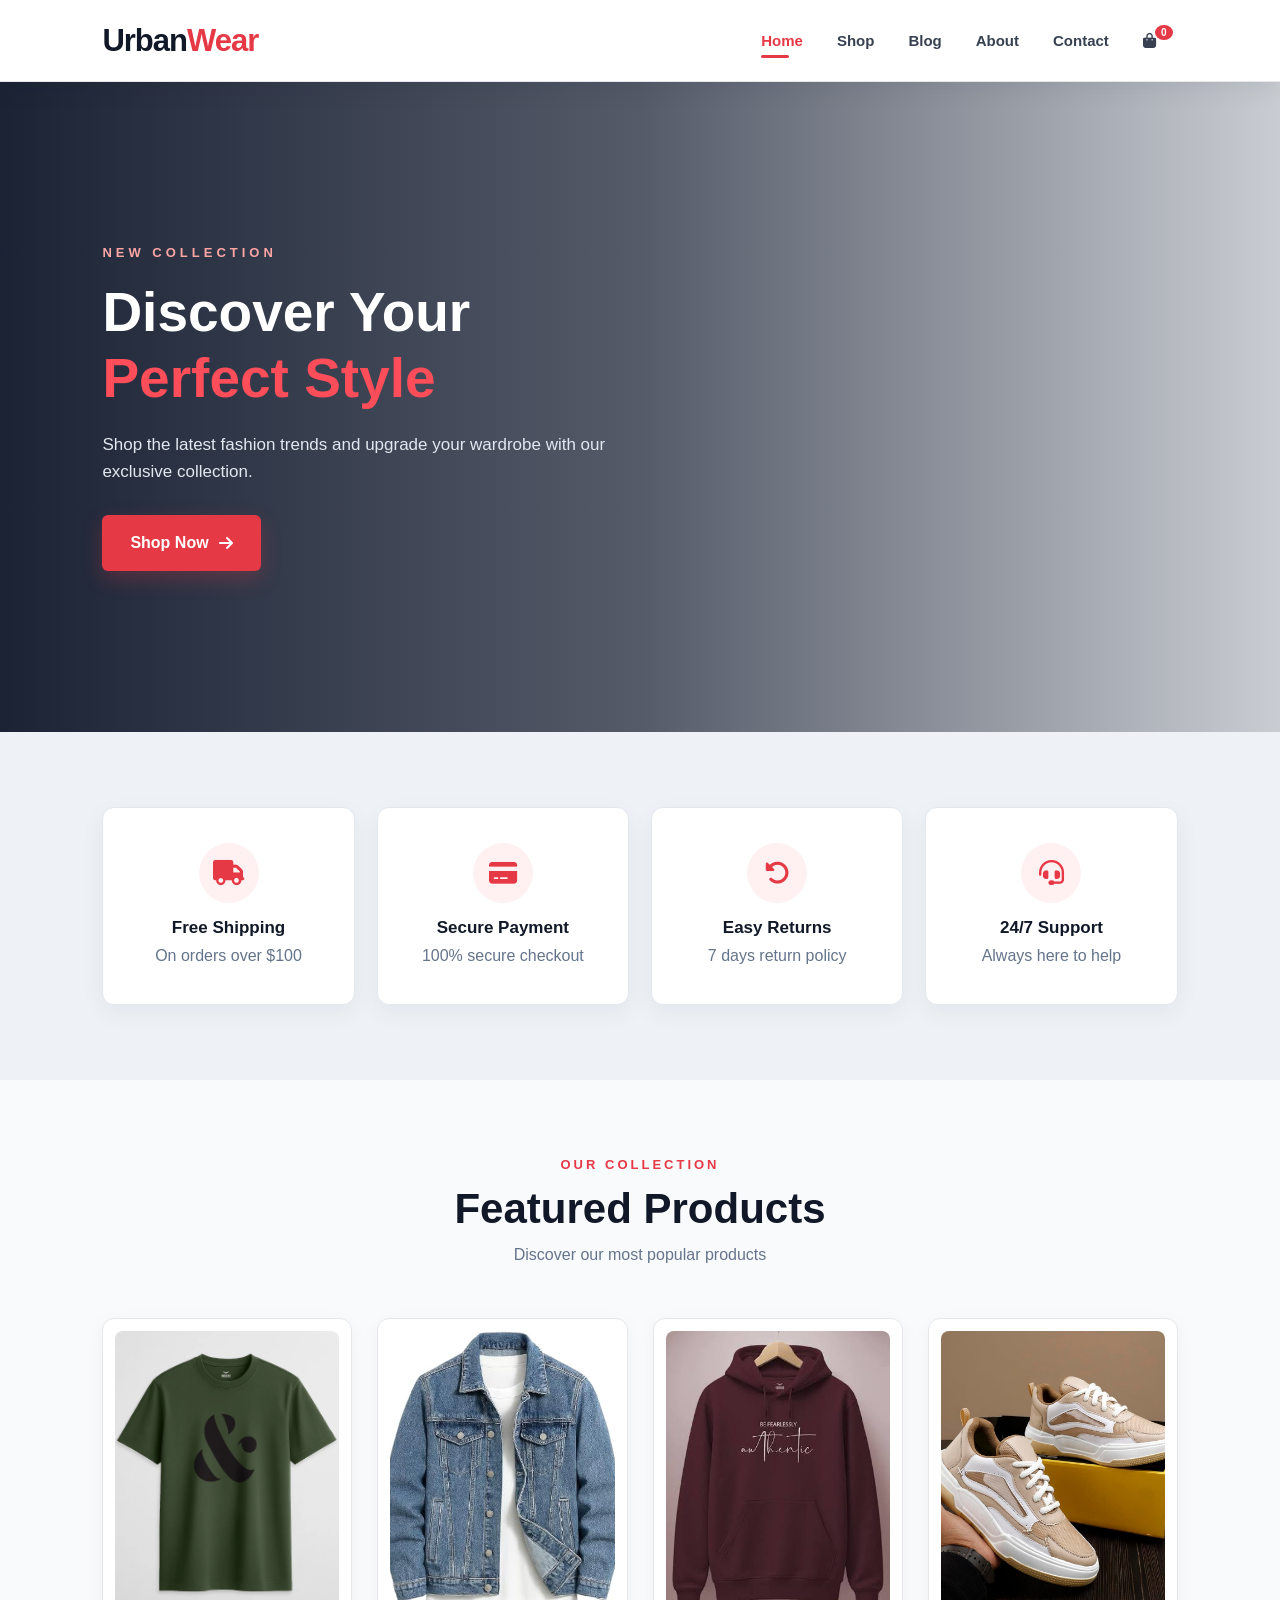
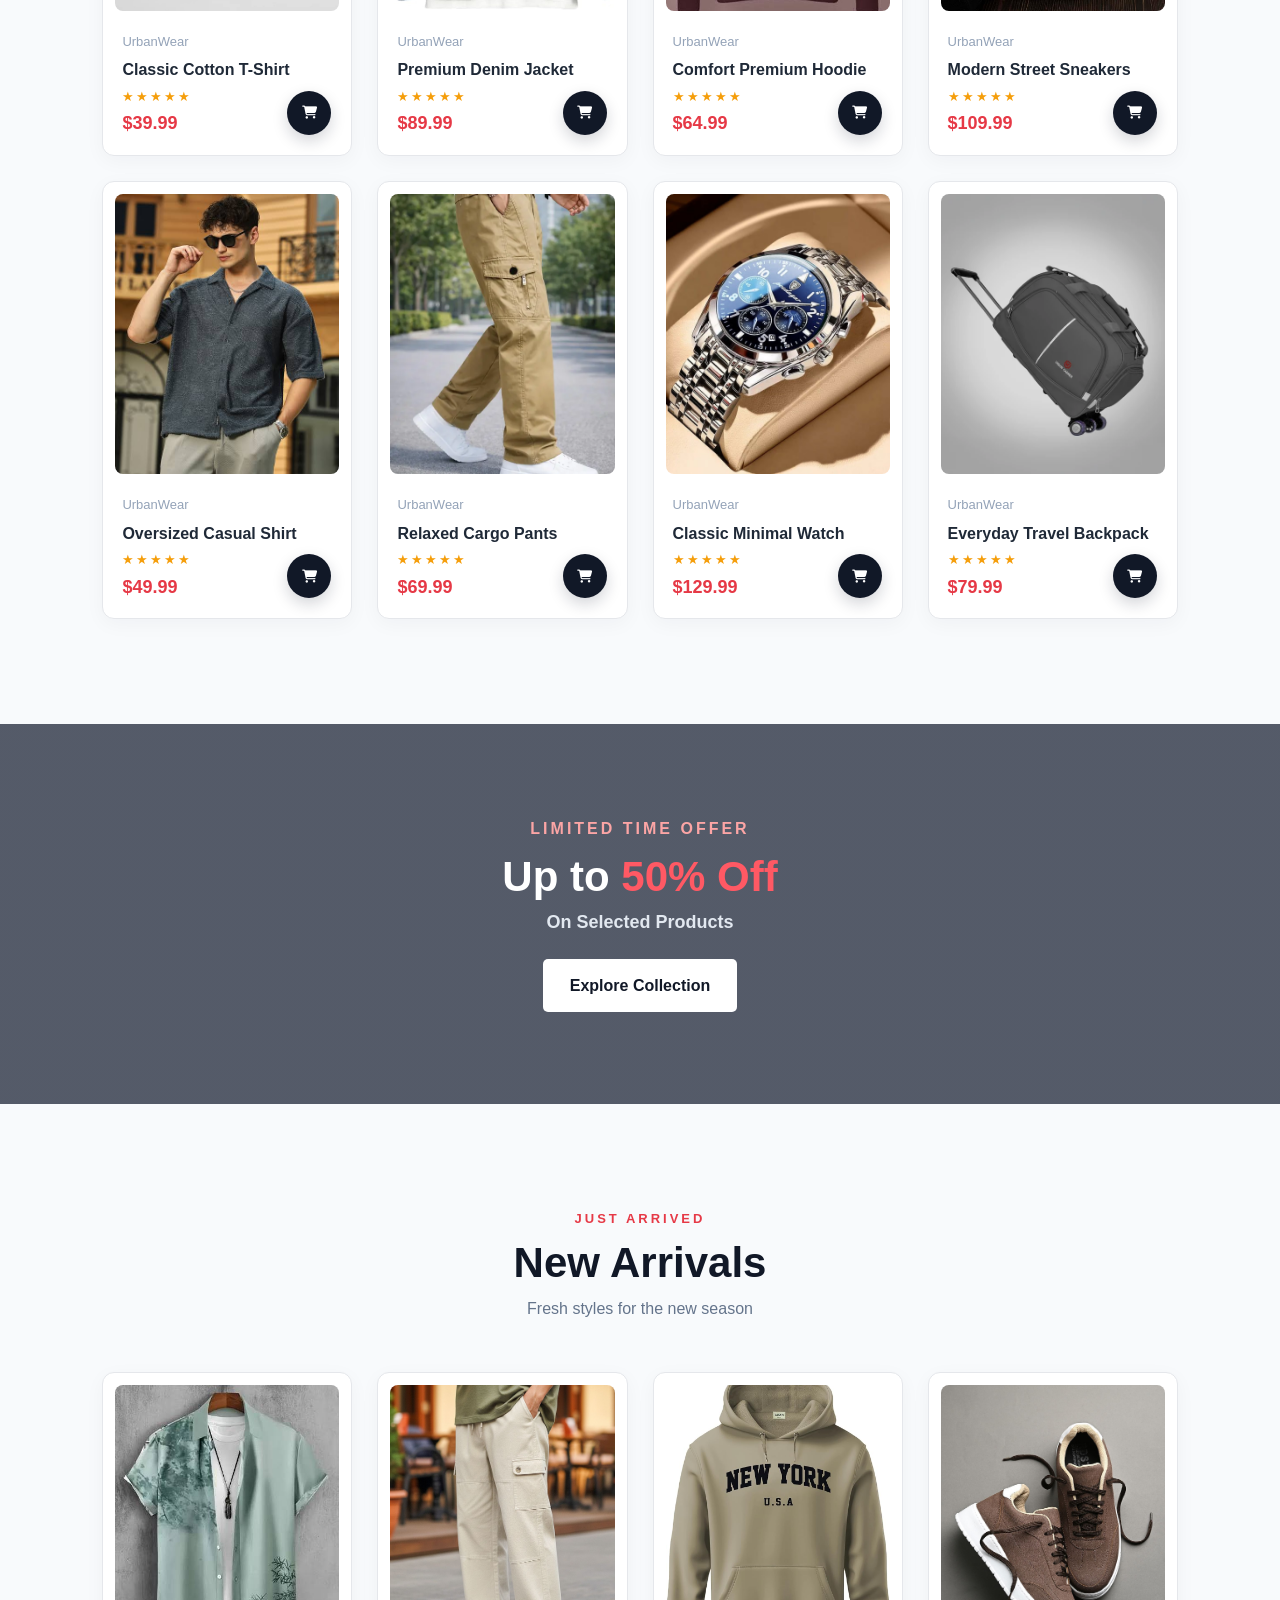
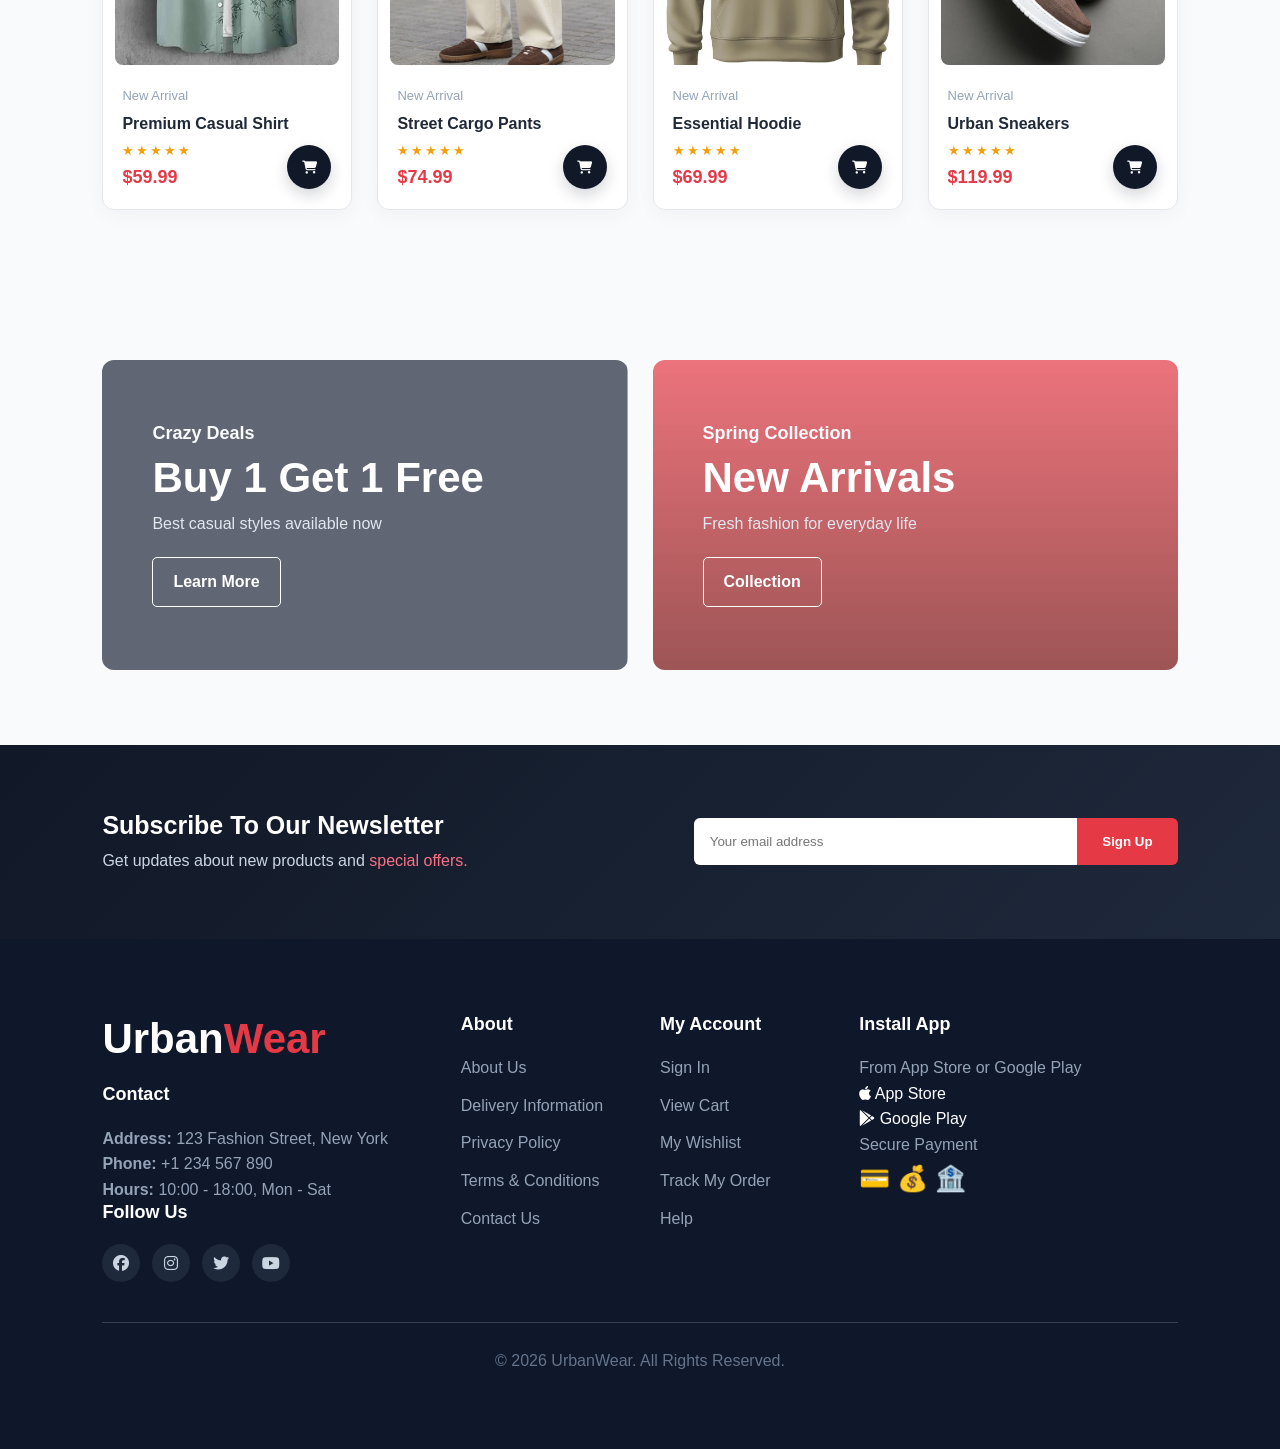
==== index.html @ 7c345441 "Add files via upload" ====
<!DOCTYPE html>
<html lang="en">

<head>
    <meta charset="UTF-8">
    <meta name="viewport" content="width=device-width, initial-scale=1.0">

    <title>UrbanWear - Fashion Store</title>

    <link rel="stylesheet"
        href="https://cdnjs.cloudflare.com/ajax/libs/font-awesome/6.5.2/css/all.min.css">

    <link rel="stylesheet" href="style.css">
</head>
    
<body>

    <!-- HEADER -->
    <header id="header">

        <a href="index.html" class="logo">Urban<span>Wear</span></a>

        <nav>
            <ul id="navbar">

                <li>
                    <a class="active" href="index.html">Home</a>
                </li>

                <li>
                    <a href="shop.html">Shop</a>
                </li>

                <li>
                    <a href="blog.html">Blog</a>
                </li>

                <li>
                    <a href="about.html">About</a>
                </li>

                <li>
                    <a href="contact.html">Contact</a>
                </li>

                <li>
                    <a href="cart.html">
                        <i class="fa-solid fa-bag-shopping"></i>
                        <span id="cart-count">0</span>
                    </a>
                </li>

            </ul>
        </nav>

        <div id="mobile">
            <i id="bar" class="fa-solid fa-bars"></i>
        </div>

    </header>


    <!-- HERO -->
    <section id="hero">

        <div class="hero-content">

            <p class="small-title">NEW COLLECTION</p>

            <h1>Discover Your<br>
                <span>Perfect Style</span>
            </h1>

            <p>
                Shop the latest fashion trends and upgrade
                your wardrobe with our exclusive collection.
            </p>

            <a href="shop.html" class="btn">
                Shop Now
                <i class="fa-solid fa-arrow-right"></i>
            </a>

        </div>

    </section>


    <!-- FEATURES -->
    <section id="feature" class="section-p1">

        <div class="feature-box">
            <i class="fa-solid fa-truck"></i>
            <h6>Free Shipping</h6>
            <p>On orders over $100</p>
        </div>

        <div class="feature-box">
            <i class="fa-solid fa-credit-card"></i>
            <h6>Secure Payment</h6>
            <p>100% secure checkout</p>
        </div>

        <div class="feature-box">
            <i class="fa-solid fa-rotate-left"></i>
            <h6>Easy Returns</h6>
            <p>7 days return policy</p>
        </div>

        <div class="feature-box">
            <i class="fa-solid fa-headset"></i>
            <h6>24/7 Support</h6>
            <p>Always here to help</p>
        </div>

    </section>


    <!-- FEATURED PRODUCTS -->
    <section class="section-p1">

        <div class="section-title">

            <p>OUR COLLECTION</p>

            <h2>Featured Products</h2>

            <span>
                Discover our most popular products
            </span>

        </div>


        <div class="product-container">

            <div class="product">

                <img src="t1.png" alt="Classic T Shirt">

                <div class="product-info">

                    <span>UrbanWear</span>

                    <h5>Classic Cotton T-Shirt</h5>

                    <div class="stars">
                        ★★★★★
                    </div>

                    <h4>$39.99</h4>

                </div>

                <button class="cart-btn"
                    onclick="addToCart('Classic Cotton T-Shirt',39.99,'t1.png')">

                    <i class="fa-solid fa-cart-shopping"></i>

                </button>

            </div>


            <div class="product">

                <img src="j1.png" alt="Denim Jacket">

                <div class="product-info">

                    <span>UrbanWear</span>

                    <h5>Premium Denim Jacket</h5>

                    <div class="stars">
                        ★★★★★
                    </div>

                    <h4>$89.99</h4>

                </div>

                <button class="cart-btn"
                    onclick="addToCart('Premium Denim Jacket',89.99,'j1.png')">

                    <i class="fa-solid fa-cart-shopping"></i>

                </button>

            </div>


            <div class="product">

                <img src="h1.png" alt="Hoodie">

                <div class="product-info">

                    <span>UrbanWear</span>

                    <h5>Comfort Premium Hoodie</h5>

                    <div class="stars">
                        ★★★★★
                    </div>

                    <h4>$64.99</h4>

                </div>

                <button class="cart-btn"
                    onclick="addToCart('Comfort Premium Hoodie',64.99,'h1.png')">

                    <i class="fa-solid fa-cart-shopping"></i>

                </button>

            </div>


            <div class="product">

                <img src="s1.png" alt="Sneakers">

                <div class="product-info">

                    <span>UrbanWear</span>

                    <h5>Modern Street Sneakers</h5>

                    <div class="stars">
                        ★★★★★
                    </div>

                    <h4>$109.99</h4>

                </div>

                <button class="cart-btn"
                    onclick="addToCart('Modern Street Sneakers',109.99,'s1.png')">

                    <i class="fa-solid fa-cart-shopping"></i>

                </button>

            </div>


            <div class="product">

                <img src="sh1.png" alt="Shirt">

                <div class="product-info">

                    <span>UrbanWear</span>

                    <h5>Oversized Casual Shirt</h5>

                    <div class="stars">
                        ★★★★★
                    </div>

                    <h4>$49.99</h4>

                </div>

                <button class="cart-btn"
                    onclick="addToCart('Oversized Casual Shirt',49.99,'sh1.png')">

                    <i class="fa-solid fa-cart-shopping"></i>

                </button>

            </div>


            <div class="product">

                <img src="c1.png" alt="Cargo Pants">

                <div class="product-info">

                    <span>UrbanWear</span>

                    <h5>Relaxed Cargo Pants</h5>

                    <div class="stars">
                        ★★★★★
                    </div>

                    <h4>$69.99</h4>

                </div>

                <button class="cart-btn"
                    onclick="addToCart('Relaxed Cargo Pants',69.99,'c1.png')">

                    <i class="fa-solid fa-cart-shopping"></i>

                </button>

            </div>


            <div class="product">

                <img src="w1.png" alt="Watch">

                <div class="product-info">

                    <span>UrbanWear</span>

                    <h5>Classic Minimal Watch</h5>

                    <div class="stars">
                        ★★★★★
                    </div>

                    <h4>$129.99</h4>

                </div>

                <button class="cart-btn"
                    onclick="addToCart('Classic Minimal Watch',129.99,'w1.png')">

                    <i class="fa-solid fa-cart-shopping"></i>

                </button>

            </div>


            <div class="product">

                <img src="tb1.png" alt="Backpack">

                <div class="product-info">

                    <span>UrbanWear</span>

                    <h5>Everyday Travel Backpack</h5>

                    <div class="stars">
                        ★★★★★
                    </div>

                    <h4>$79.99</h4>

                </div>

                <button class="cart-btn"
                    onclick="addToCart('Everyday Travel Backpack',79.99,'tb1.png')">

                    <i class="fa-solid fa-cart-shopping"></i>

                </button>

            </div>

        </div>

    </section>


    <!-- BANNER -->
    <section id="banner">

        <div>

            <p>LIMITED TIME OFFER</p>

            <h2>Up to <span>50% Off</span></h2>

            <h4>On Selected Products</h4>

            <a href="shop.html" class="white-btn">
                Explore Collection
            </a>

        </div>

    </section>


    <!-- NEW ARRIVALS -->
    <section class="section-p1">

        <div class="section-title">

            <p>JUST ARRIVED</p>

            <h2>New Arrivals</h2>

            <span>Fresh styles for the new season</span>

        </div>


        <div class="product-container">

            <div class="product">

                <img src="sh3.png">

                <div class="product-info">

                    <span>New Arrival</span>

                    <h5>Premium Casual Shirt</h5>

                    <div class="stars">★★★★★</div>

                    <h4>$59.99</h4>

                </div>

                <button class="cart-btn"
                    onclick="addToCart('Premium Casual Shirt',59.99,'sh3.png')">

                    <i class="fa-solid fa-cart-shopping"></i>

                </button>

            </div>


            <div class="product">

                <img src="c3.png">

                <div class="product-info">

                    <span>New Arrival</span>

                    <h5>Street Cargo Pants</h5>

                    <div class="stars">★★★★★</div>

                    <h4>$74.99</h4>

                </div>

                <button class="cart-btn"
                    onclick="addToCart('Street Cargo Pants',74.99,'c3.png')">

                    <i class="fa-solid fa-cart-shopping"></i>

                </button>

            </div>


            <div class="product">

                <img src="h3.png">

                <div class="product-info">

                    <span>New Arrival</span>

                    <h5>Essential Hoodie</h5>

                    <div class="stars">★★★★★</div>

                    <h4>$69.99</h4>

                </div>

                <button class="cart-btn"
                    onclick="addToCart('Essential Hoodie',69.99,'h3.png')">

                    <i class="fa-solid fa-cart-shopping"></i>

                </button>

            </div>


            <div class="product">

                <img src="s3.png">

                <div class="product-info">

                    <span>New Arrival</span>

                    <h5>Urban Sneakers</h5>

                    <div class="stars">★★★★★</div>

                    <h4>$119.99</h4>

                </div>

                <button class="cart-btn"
                    onclick="addToCart('Urban Sneakers',119.99,'s3.png')">

                    <i class="fa-solid fa-cart-shopping"></i>

                </button>

            </div>

        </div>

    </section>


    <!-- SMALL BANNERS -->
    <section id="sm-banner" class="section-p1">

        <div class="banner-box">

            <h4>Crazy Deals</h4>

            <h2>Buy 1 Get 1 Free</h2>

            <span>Best casual styles available now</span>

            <a href="shop.html" class="banner-button">
                Learn More
            </a>

        </div>


        <div class="banner-box banner-box2">

            <h4>Spring Collection</h4>

            <h2>New Arrivals</h2>

            <span>Fresh fashion for everyday life</span>

            <a href="shop.html" class="banner-button">
                Collection
            </a>

        </div>

    </section>


    <!-- NEWSLETTER -->
    <section id="newsletter">

        <div>

            <h3>Subscribe To Our Newsletter</h3>

            <p>
                Get updates about new products and
                <span>special offers.</span>
            </p>

        </div>

        <div class="form">

            <input type="email"
                id="newsletter-email"
                placeholder="Your email address">

            <button onclick="subscribe()">
                Sign Up
            </button>

        </div>

    </section>


    <!-- FOOTER -->
    <footer class="section-p1">

        <div class="footer-col">

            <h2 class="footer-logo">
                Urban<span>Wear</span>
            </h2>

            <h4>Contact</h4>

            <p>
                <strong>Address:</strong>
                123 Fashion Street, New York
            </p>

            <p>
                <strong>Phone:</strong>
                +1 234 567 890
            </p>

            <p>
                <strong>Hours:</strong>
                10:00 - 18:00, Mon - Sat
            </p>

            <div class="follow">

                <h4>Follow Us</h4>

                <div class="social">

                    <i class="fab fa-facebook"></i>
                    <i class="fab fa-instagram"></i>
                    <i class="fab fa-twitter"></i>
                    <i class="fab fa-youtube"></i>

                </div>

            </div>

        </div>


        <div class="footer-col">

            <h4>About</h4>

            <a href="about.html">About Us</a>
            <a href="#">Delivery Information</a>
            <a href="#">Privacy Policy</a>
            <a href="#">Terms & Conditions</a>
            <a href="contact.html">Contact Us</a>

        </div>


        <div class="footer-col">

            <h4>My Account</h4>

            <a href="#">Sign In</a>
            <a href="cart.html">View Cart</a>
            <a href="#">My Wishlist</a>
            <a href="#">Track My Order</a>
            <a href="#">Help</a>

        </div>


        <div class="footer-col install">

            <h4>Install App</h4>

            <p>From App Store or Google Play</p>

            <div class="row">

                <div class="app-box">
                    <i class="fab fa-apple"></i>
                    App Store
                </div>

                <div class="app-box">
                    <i class="fab fa-google-play"></i>
                    Google Play
                </div>

            </div>

            <p>Secure Payment</p>

            <div class="payment">
                💳 💰 🏦
            </div>

        </div>


        <div class="copyright">

            <p>
                © 2026 UrbanWear. All Rights Reserved.
            </p>

        </div>

    </footer>


    <script src="script.js"></script>

</body>

</html>
---- style.css ----
/* =========================================================
   URBANWEAR - COMPLETE STYLE.CSS
   Modern ITI E-Commerce Website
========================================================= */

/* =========================================================
   1. GLOBAL RESET
========================================================= */

* {
    margin: 0;
    padding: 0;
    box-sizing: border-box;
}

html {
    scroll-behavior: smooth;
}

body {
    width: 100%;
    font-family: Arial, Helvetica, sans-serif;
    color: #1f2937;
    background: #f8fafc;
    line-height: 1.6;
}

img {
    max-width: 100%;
    display: block;
}

a {
    text-decoration: none;
    color: inherit;
}

button,
input,
select,
textarea {
    font-family: inherit;
}

button {
    cursor: pointer;
}

h1,
h2,
h3,
h4,
h5,
h6 {
    line-height: 1.2;
}

h1 {
    font-size: 55px;
}

h2 {
    font-size: 42px;
}

h3 {
    font-size: 25px;
}

h4 {
    font-size: 18px;
}

h5 {
    font-size: 16px;
}

p {
    color: #64748b;
}


/* =========================================================
   2. COMMON SECTION
========================================================= */

.section-p1 {
    padding: 75px 8%;
}


/* =========================================================
   3. HEADER
========================================================= */

#header {
    height: 82px;
    padding: 0 8%;

    display: flex;
    align-items: center;
    justify-content: space-between;

    background: rgba(255, 255, 255, 0.97);

    position: sticky;
    top: 0;

    z-index: 999;

    border-bottom: 1px solid #e5e7eb;

    box-shadow:
        0 5px 25px rgba(15, 23, 42, 0.08);
}

.logo {
    font-size: 31px;
    font-weight: 800;
    letter-spacing: -1px;
    color: #111827;
}

.logo span,
.footer-logo span {
    color: #e63946;
}

#navbar {
    display: flex;
    align-items: center;
    gap: 34px;
    list-style: none;
}

#navbar a {
    font-size: 15px;
    font-weight: 600;
    color: #374151;
    position: relative;
    transition: 0.3s ease;
}

#navbar a:hover,
#navbar a.active {
    color: #e63946;
}

#navbar a.active::after {
    content: "";

    position: absolute;

    width: 28px;
    height: 3px;

    border-radius: 10px;

    background: #e63946;

    left: 0;
    bottom: -9px;
}

#cart-count {
    background: #e63946;
    color: white;

    font-size: 10px;

    padding: 2px 6px;

    border-radius: 50%;

    position: relative;

    top: -10px;
    left: -5px;
}

#mobile {
    display: none;
    font-size: 25px;
    color: #111827;
}


/* =========================================================
   4. HERO
========================================================= */

#hero {
    min-height: 650px;

    padding: 0 8%;

    display: flex;
    align-items: center;

    position: relative;
    overflow: hidden;

    background:
        linear-gradient(
            90deg,
            rgba(15, 23, 42, 0.95),
            rgba(15, 23, 42, 0.70),
            rgba(15, 23, 42, 0.20)
        ),
        url("../img/hero.jpg");

    background-size: cover;
    background-position: center;
}

.hero-content {
    max-width: 620px;
    color: white;

    animation: heroAnimation 1s ease;
}

@keyframes heroAnimation {
    from {
        opacity: 0;
        transform: translateY(30px);
    }

    to {
        opacity: 1;
        transform: translateY(0);
    }
}

.hero-content .small-title {
    color: #fca5a5;

    font-size: 13px;
    font-weight: 700;

    letter-spacing: 4px;

    margin-bottom: 15px;
}

.hero-content h1 {
    color: white;
    font-weight: 800;
    margin-bottom: 20px;
}

.hero-content h1 span {
    color: #ff4d5a;
}

.hero-content > p:not(.small-title) {
    color: #e2e8f0;

    max-width: 520px;

    margin-bottom: 30px;

    font-size: 17px;
}


/* =========================================================
   5. BUTTONS
========================================================= */

.btn,
.primary-btn,
.white-btn,
.banner-button {
    transition: all 0.3s ease;
}

.btn {
    display: inline-flex;

    align-items: center;
    gap: 10px;

    padding: 15px 28px;

    background: #e63946;
    color: white;

    border-radius: 6px;

    font-weight: 700;

    box-shadow:
        0 8px 20px rgba(230, 57, 70, 0.25);
}

.btn:hover {
    background: #c92f3b;

    transform: translateY(-3px);

    box-shadow:
        0 12px 25px rgba(230, 57, 70, 0.35);
}

.primary-btn {
    padding: 14px 27px;

    border: none;
    border-radius: 6px;

    background: #111827;
    color: white;

    font-weight: 700;
}

.primary-btn:hover {
    background: #e63946;
    transform: translateY(-2px);
}


/* =========================================================
   6. FEATURES
========================================================= */

#feature {
    display: grid;
    grid-template-columns: repeat(4, 1fr);
    gap: 22px;

    background: #eef2f7;
}

.feature-box {
    padding: 35px 20px;

    text-align: center;

    background: white;

    border: 1px solid #e2e8f0;
    border-radius: 12px;

    box-shadow:
        0 8px 25px rgba(15, 23, 42, 0.05);

    transition: 0.3s ease;
}

.feature-box:hover {
    transform: translateY(-8px);

    border-color: #fecaca;

    box-shadow:
        0 15px 35px rgba(15, 23, 42, 0.10);
}

.feature-box i {
    width: 60px;
    height: 60px;

    display: inline-flex;

    justify-content: center;
    align-items: center;

    border-radius: 50%;

    background: #fff1f2;
    color: #e63946;

    font-size: 25px;

    margin-bottom: 15px;
}

.feature-box h6 {
    font-size: 17px;

    margin-bottom: 5px;

    color: #111827;
}


/* =========================================================
   7. SECTION TITLES
========================================================= */

.section-title {
    text-align: center;
    margin-bottom: 50px;
}

.section-title p {
    color: #e63946;

    font-size: 13px;
    font-weight: 800;

    letter-spacing: 3px;

    text-transform: uppercase;
}

.section-title h2 {
    color: #111827;
    margin: 8px 0;
}

.section-title span {
    color: #64748b;
}


/* =========================================================
   8. PRODUCTS
========================================================= */

.product-container {
    display: grid;

    grid-template-columns: repeat(4, 1fr);

    gap: 25px;
}

.product {
    position: relative;

    padding: 12px;

    background: white;

    border: 1px solid #e5e7eb;

    border-radius: 12px;

    overflow: hidden;

    transition: 0.35s ease;

    box-shadow:
        0 5px 20px rgba(15, 23, 42, 0.04);
}

.product:hover {
    transform: translateY(-8px);

    border-color: #fecaca;

    box-shadow:
        0 18px 40px rgba(15, 23, 42, 0.12);
}

.product > img {
    width: 100%;

    height: 280px;

    object-fit: cover;

    border-radius: 8px;

    transition: 0.4s ease;
}

.product:hover > img {
    transform: scale(1.03);
}

.product-info {
    padding: 17px 7px 8px;
}

.product-info span {
    color: #94a3b8;
    font-size: 13px;
}

.product-info h5 {
    color: #1f2937;

    margin: 7px 0;

    font-size: 16px;
}

.stars {
    color: #f59e0b;

    font-size: 13px;

    letter-spacing: 2px;

    margin-bottom: 6px;
}

.product-info h4 {
    color: #e63946;
    font-size: 18px;
}

.cart-btn {
    position: absolute;

    right: 20px;
    bottom: 20px;

    width: 44px;
    height: 44px;

    border: none;

    border-radius: 50%;

    background: #111827;
    color: white;

    transition: 0.3s ease;

    box-shadow:
        0 6px 15px rgba(15, 23, 42, 0.18);
}

.cart-btn:hover {
    background: #e63946;

    transform:
        translateY(-3px)
        rotate(-5deg);
}


/* =========================================================
   9. MAIN BANNER
========================================================= */

#banner {
    min-height: 380px;

    margin: 30px 0;

    display: flex;

    align-items: center;
    justify-content: center;

    text-align: center;

    color: white;

    background:
        linear-gradient(
            rgba(15, 23, 42, 0.70),
            rgba(15, 23, 42, 0.70)
        ),
        url("../img/banner1.jpg");

    background-size: cover;
    background-position: center;
}

#banner p {
    color: #fca5a5;

    font-weight: 700;

    letter-spacing: 3px;
}

#banner h2 {
    color: white;
    margin: 10px 0;
}

#banner h2 span {
    color: #ff5964;
}

#banner h4 {
    color: #e2e8f0;
    margin-bottom: 25px;
}

.white-btn {
    display: inline-block;

    padding: 14px 27px;

    background: white;
    color: #111827;

    border-radius: 5px;

    font-weight: 700;
}

.white-btn:hover {
    background: #e63946;
    color: white;

    transform: translateY(-3px);
}


/* =========================================================
   10. SMALL BANNERS
========================================================= */

#sm-banner {
    display: grid;

    grid-template-columns: 1fr 1fr;

    gap: 25px;

    background: #f8fafc;
}

.banner-box {
    min-height: 310px;

    padding: 50px;

    display: flex;

    flex-direction: column;

    justify-content: center;

    color: white;

    border-radius: 12px;

    overflow: hidden;

    background:
        linear-gradient(
            rgba(15, 23, 42, 0.65),
            rgba(15, 23, 42, 0.65)
        ),
        url("../img/banner2.jpg");

    background-size: cover;
    background-position: center;

    transition: 0.3s ease;
}

.banner-box:hover {
    transform: translateY(-5px);
}

.banner-box2 {
    background:
        linear-gradient(
            rgba(230, 57, 70, 0.70),
            rgba(127, 29, 29, 0.75)
        ),
        url("../img/banner3.jpg");

    background-size: cover;
    background-position: center;
}

.banner-box h4 {
    color: #f8fafc;
}

.banner-box h2 {
    color: white;
    margin: 8px 0;
}

.banner-box span {
    color: #e2e8f0;
    margin-bottom: 20px;
}

.banner-button {
    width: fit-content;

    padding: 11px 20px;

    border: 1px solid white;

    border-radius: 5px;

    color: white;

    font-weight: 600;
}

.banner-button:hover {
    background: white;
    color: #111827;
}


/* =========================================================
   11. NEWSLETTER
========================================================= */

#newsletter {
    padding: 65px 8%;

    display: flex;

    justify-content: space-between;
    align-items: center;

    gap: 30px;

    background:
        linear-gradient(
            135deg,
            #111827,
            #1e293b
        );

    color: white;
}

#newsletter h3 {
    color: white;
    margin-bottom: 8px;
}

#newsletter p {
    color: #cbd5e1;
}

#newsletter p span {
    color: #fb7185;
}

.form {
    display: flex;

    width: 45%;

    border-radius: 6px;

    overflow: hidden;
}

.form input {
    flex: 1;

    padding: 16px;

    border: none;

    outline: none;

    background: white;

    color: #111827;
}

.form button {
    border: none;

    padding: 0 25px;

    background: #e63946;

    color: white;

    font-weight: 700;
}

.form button:hover {
    background: #c92f3b;
}


/* =========================================================
   12. FOOTER
========================================================= */

footer {
    display: grid;

    grid-template-columns:
        2fr 1fr 1fr 2fr;

    gap: 40px;

    background: #0f172a;

    color: white;
}

.footer-logo {
    color: white;
    margin-bottom: 20px;
}

.footer-col h4 {
    color: white;
    margin-bottom: 20px;
}

.footer-col p {
    color: #94a3b8;
}

.footer-col a {
    display: block;

    color: #94a3b8;

    margin-bottom: 12px;

    transition: 0.3s;
}

.footer-col a:hover {
    color: #fb7185;
    transform: translateX(4px);
}

.social {
    display: flex;
    gap: 12px;
    margin-top: 12px;
}

.social i {
    width: 38px;
    height: 38px;

    display: flex;

    align-items: center;
    justify-content: center;

    border-radius: 50%;

    background: #1e293b;

    color: #cbd5e1;

    transition: 0.3s;
}

.social i:hover {
    background: #e63946;

    color: white;

    transform: translateY(-3px);
}

.payment {
    font-size: 25px;
}

.copyright {
    grid-column: 1 / -1;

    text-align: center;

    padding-top: 25px;

    border-top: 1px solid #334155;
}

.copyright p {
    color: #64748b;
}


/* =========================================================
   13. PAGE HEADER
========================================================= */

.page-header {
    min-height: 280px;

    display: flex;

    flex-direction: column;

    align-items: center;
    justify-content: center;

    text-align: center;

    color: white;

    background:
        linear-gradient(
            rgba(15, 23, 42, 0.80),
            rgba(15, 23, 42, 0.80)
        ),
        url("../img/banner3.jpg");

    background-size: cover;

    background-position: center;
}

.page-header h1 {
    color: white;
    font-size: 48px;
}

.page-header p {
    color: #e2e8f0;
}


/* =========================================================
   14. SHOP TOOLS
========================================================= */

.shop-tools {
    display: flex;

    justify-content: space-between;
    align-items: center;

    margin-bottom: 35px;

    padding: 18px 20px;

    background: white;

    border: 1px solid #e5e7eb;

    border-radius: 10px;
}

.shop-tools h3 {
    color: #111827;
}

.shop-tools select {
    padding: 12px 20px;

    border: 1px solid #cbd5e1;

    border-radius: 5px;

    outline: none;

    background: white;

    color: #334155;
}


/* =========================================================
   15. PRODUCT DETAILS
========================================================= */

#product-details {
    display: grid;

    grid-template-columns: 1fr 1fr;

    gap: 60px;

    align-items: center;

    background: #f8fafc;
}

.single-product-image {
    background: white;

    padding: 15px;

    border-radius: 12px;

    box-shadow:
        0 10px 30px rgba(15, 23, 42, 0.08);
}

.single-product-image img {
    width: 100%;

    max-height: 600px;

    object-fit: cover;

    border-radius: 8px;
}

.single-product-details p:first-child {
    color: #e63946;
    font-weight: 700;
}

.single-product-details h1 {
    color: #111827;

    margin: 15px 0;
}

.single-product-details h2 {
    color: #e63946;

    margin-bottom: 20px;
}

.single-product-details select {
    display: block;

    padding: 12px;

    margin-bottom: 15px;

    border: 1px solid #cbd5e1;

    border-radius: 5px;
}

.single-product-details input {
    width: 70px;

    padding: 12px;

    margin-right: 10px;

    border: 1px solid #cbd5e1;

    border-radius: 5px;
}

.single-product-details h4 {
    color: #111827;

    margin-top: 30px;

    margin-bottom: 10px;
}


/* =========================================================
   16. BLOG
========================================================= */

.blog-section {
    display: grid;

    grid-template-columns: repeat(3, 1fr);

    gap: 30px;

    background: #f8fafc;
}

.blog-card {
    background: white;

    border: 1px solid #e5e7eb;

    border-radius: 12px;

    overflow: hidden;

    box-shadow:
        0 5px 20px rgba(15, 23, 42, 0.05);

    transition: 0.3s ease;
}

.blog-card:hover {
    transform: translateY(-7px);

    box-shadow:
        0 15px 35px rgba(15, 23, 42, 0.12);
}

.blog-card img {
    width: 100%;

    height: 250px;

    object-fit: cover;
}

.blog-content {
    padding: 25px;
}

.blog-content span {
    color: #e63946;

    font-size: 12px;

    font-weight: 800;

    letter-spacing: 1px;
}

.blog-content h2 {
    color: #111827;

    font-size: 23px;

    margin: 12px 0;
}

.blog-content a {
    display: inline-block;

    margin-top: 15px;

    color: #e63946;

    font-weight: 700;
}


/* =========================================================
   17. ABOUT
========================================================= */

.about-section {
    display: grid;

    grid-template-columns: 1fr 1fr;

    gap: 60px;

    align-items: center;

    background: #f8fafc;
}

.about-image {
    background: white;

    padding: 12px;

    border-radius: 12px;

    box-shadow:
        0 10px 30px rgba(15, 23, 42, 0.08);
}

.about-image img {
    width: 100%;

    max-height: 500px;

    object-fit: cover;

    border-radius: 8px;
}

.about-content h2 {
    color: #111827;

    margin-bottom: 20px;
}

.about-content marquee {
    padding: 12px;

    background: #111827;

    color: white;

    border-radius: 5px;
}

.values {
    display: grid;

    grid-template-columns: repeat(3, 1fr);

    gap: 25px;
}

.value-box {
    text-align: center;

    padding: 35px 20px;

    background: white;

    border: 1px solid #e5e7eb;

    border-radius: 12px;

    box-shadow:
        0 5px 20px rgba(15, 23, 42, 0.05);

    transition: 0.3s;
}

.value-box:hover {
    transform: translateY(-6px);

    border-color: #fecaca;
}

.value-box i {
    width: 65px;
    height: 65px;

    display: inline-flex;

    align-items: center;
    justify-content: center;

    border-radius: 50%;

    background: #fff1f2;

    color: #e63946;

    font-size: 28px;

    margin-bottom: 15px;
}

.value-box h3 {
    color: #111827;

    margin-bottom: 8px;
}


/* =========================================================
   18. CONTACT
========================================================= */

.contact-section {
    display: grid;

    grid-template-columns: 1fr 1fr;

    gap: 70px;

    background: #f8fafc;
}

.contact-info {
    background: #111827;

    padding: 40px;

    border-radius: 12px;

    color: white;
}

.contact-info h2 {
    color: white;

    margin-bottom: 20px;
}

.contact-info > p {
    color: #cbd5e1;
}

.contact-item {
    display: flex;

    gap: 20px;

    margin-top: 30px;
}

.contact-item i {
    width: 45px;
    height: 45px;

    display: flex;

    align-items: center;
    justify-content: center;

    background: #e63946;

    border-radius: 50%;

    color: white;
}

.contact-item h4 {
    color: white;

    margin-bottom: 5px;
}

.contact-item p {
    color: #94a3b8;
}

.contact-form {
    display: flex;

    flex-direction: column;

    gap: 15px;

    background: white;

    padding: 35px;

    border-radius: 12px;

    box-shadow:
        0 8px 30px rgba(15, 23, 42, 0.06);
}

.contact-form input,
.contact-form textarea {
    width: 100%;

    padding: 15px;

    border: 1px solid #dbe2ea;

    border-radius: 6px;

    outline: none;

    resize: vertical;

    color: #111827;

    background: #f8fafc;
}

.contact-form input:focus,
.contact-form textarea:focus {
    border-color: #e63946;

    background: white;

    box-shadow:
        0 0 0 3px rgba(230, 57, 70, 0.08);
}


/* =========================================================
   19. CART SECTION
========================================================= */

.cart-section {
    display: grid;

    grid-template-columns: 2fr 1fr;

    gap: 50px;

    background: #f8fafc;

    align-items: start;
}


/* =========================================================
   CART ITEM
========================================================= */

.cart-item {
    display: grid;

    grid-template-columns:
        110px
        minmax(0, 1fr)
        90px
        45px;

    align-items: center;

    gap: 20px;

    padding: 20px;

    margin-bottom: 15px;

    background: #ffffff;

    border: 1px solid #e5e7eb;

    border-radius: 12px;

    box-shadow:
        0 5px 20px rgba(15, 23, 42, 0.05);

    transition: 0.3s ease;
}

.cart-item:hover {
    border-color: #fecdd3;

    box-shadow:
        0 8px 25px rgba(15, 23, 42, 0.08);
}


/* =========================================================
   CART IMAGE
   IMPORTANT: FIXED
========================================================= */

.cart-image-box {
    width: 110px;
    height: 110px;

    display: flex;

    align-items: center;
    justify-content: center;

    overflow: hidden;

    border-radius: 10px;

    background: #f1f5f9;

    border: 1px solid #e5e7eb;

    flex-shrink: 0;
}

.cart-product-image {
    width: 100% !important;
    height: 100% !important;

    max-width: none;

    display: block;

    object-fit: cover;

    object-position: center;

    border-radius: 9px;

    transition: transform 0.3s ease;
}

.cart-image-box:hover .cart-product-image {
    transform: scale(1.08);
}


/* =========================================================
   CART PRODUCT INFO
========================================================= */

.cart-product-info {
    min-width: 0;
}

.cart-product-info h4 {
    margin: 0 0 8px;

    color: #111827;

    font-size: 17px;

    font-weight: 700;
}

.cart-price {
    margin: 0 0 12px;

    color: #e63946 !important;

    font-size: 16px;

    font-weight: 700;
}


/* =========================================================
   CART SIZE
========================================================= */

.cart-size {
    display: flex;

    align-items: center;

    gap: 8px;

    margin-top: 8px;
}

.cart-size label {
    color: #475569;

    font-size: 13px;

    font-weight: 700;
}

.cart-size select {
    min-width: 80px;

    padding: 7px 10px;

    border: 1px solid #cbd5e1;

    border-radius: 6px;

    outline: none;

    background: #ffffff;

    color: #111827;

    cursor: pointer;
}

.cart-size select:focus {
    border-color: #e63946;

    box-shadow:
        0 0 0 3px rgba(230, 57, 70, 0.10);
}


/* =========================================================
   NO SIZE
========================================================= */

.no-size {
    display: inline-flex;

    align-items: center;

    gap: 6px;

    padding: 7px 10px;

    background: #f0fdf4;

    border: 1px solid #bbf7d0;

    border-radius: 6px;

    color: #15803d;

    font-size: 12px;

    font-weight: 700;
}


/* =========================================================
   CART QUANTITY
========================================================= */

.cart-quantity {
    display: flex;

    flex-direction: column;

    align-items: center;

    gap: 5px;
}

.cart-quantity label {
    color: #64748b;

    font-size: 12px;

    font-weight: 700;
}

.cart-quantity input {
    width: 55px;

    padding: 8px 4px;

    text-align: center;

    border: 1px solid #cbd5e1;

    border-radius: 5px;

    outline: none;

    color: #111827;

    background: white;
}

.cart-quantity input:focus {
    border-color: #e63946;
}


/* =========================================================
   REMOVE BUTTON
========================================================= */

.remove-btn {
    width: 38px;
    height: 38px;

    display: flex;

    align-items: center;
    justify-content: center;

    border: none;

    border-radius: 50%;

    background: #fff1f2;

    color: #e63946;

    cursor: pointer;

    transition: 0.3s ease;
}

.remove-btn:hover {
    background: #e63946;

    color: white;

    transform: scale(1.08);
}


/* =========================================================
   CART SUMMARY
========================================================= */

.cart-summary {
    height: fit-content;

    padding: 30px;

    background: white;

    border: 1px solid #e5e7eb;

    border-radius: 12px;

    box-shadow:
        0 8px 30px rgba(15, 23, 42, 0.06);

    position: sticky;

    top: 105px;
}

.cart-summary h3 {
    color: #111827;

    margin-bottom: 25px;
}

.summary-row {
    display: flex;

    justify-content: space-between;

    margin: 15px 0;
}

.summary-row strong {
    color: #111827;
}

.summary-row.total {
    font-size: 21px;
}

.cart-summary hr {
    border: none;

    border-top: 1px solid #e5e7eb;

    margin: 20px 0;
}

.free-shipping {
    color: #16a34a !important;
}

.checkout-btn {
    width: 100%;

    margin-top: 20px;

    display: flex;

    justify-content: center;

    align-items: center;

    gap: 8px;
}


/* =========================================================
   CONTINUE SHOPPING
========================================================= */

.continue-shopping {
    display: inline-flex;

    align-items: center;

    gap: 8px;

    margin-top: 25px;

    color: #e63946;

    font-size: 14px;

    font-weight: 700;

    transition: 0.3s ease;
}

.continue-shopping:hover {
    color: #b91c1c;

    transform: translateX(-3px);
}


/* =========================================================
   EMPTY CART
========================================================= */

.empty-cart {
    padding: 70px 30px;

    text-align: center;

    background: white;

    border: 1px solid #e5e7eb;

    border-radius: 12px;

    box-shadow:
        0 8px 25px rgba(15, 23, 42, 0.05);
}

.empty-cart-icon {
    width: 80px;
    height: 80px;

    display: flex;

    align-items: center;
    justify-content: center;

    margin: 0 auto 20px;

    border-radius: 50%;

    background: #fff1f2;

    color: #e63946;

    font-size: 32px;
}

.empty-cart h2 {
    color: #111827;

    margin-bottom: 10px;
}

.empty-cart p {
    color: #64748b;

    margin-bottom: 10px;
}


/* =========================================================
   TABLET
========================================================= */

@media (max-width: 1000px) {

    .section-p1 {
        padding: 60px 5%;
    }

    #header {
        padding: 0 5%;
    }

    #navbar {
        gap: 20px;
    }

    .product-container {
        grid-template-columns: repeat(2, 1fr);
    }

    #feature {
        grid-template-columns: repeat(2, 1fr);
    }

    footer {
        grid-template-columns: repeat(2, 1fr);
    }

    #newsletter {
        flex-direction: column;
        align-items: flex-start;
    }

    .form {
        width: 100%;
    }

    #product-details,
    .about-section,
    .contact-section {
        grid-template-columns: 1fr;
    }

    .blog-section {
        grid-template-columns: repeat(2, 1fr);
    }

    .values {
        grid-template-columns: repeat(3, 1fr);
    }

    .cart-section {
        grid-template-columns: 1fr;
    }

    .cart-summary {
        position: static;
    }
}


/* =========================================================
   MOBILE
========================================================= */

@media (max-width: 600px) {

    h1 {
        font-size: 38px;
    }

    h2 {
        font-size: 30px;
    }

    .section-p1 {
        padding: 50px 5%;
    }

    #header {
        height: 70px;

        padding: 0 5%;
    }

    .logo {
        font-size: 26px;
    }

    #navbar {
        display: none;

        position: absolute;

        top: 70px;

        right: 0;

        width: 100%;

        padding: 25px;

        flex-direction: column;

        align-items: flex-start;

        gap: 22px;

        background: white;

        border-top: 1px solid #e5e7eb;

        box-shadow:
            0 15px 30px rgba(15, 23, 42, 0.12);
    }

    #navbar.show {
        display: flex;
    }

    #mobile {
        display: block;
    }

    #hero {
        min-height: 560px;

        padding: 0 6%;

        background:
            linear-gradient(
                rgba(15, 23, 42, 0.88),
                rgba(15, 23, 42, 0.65)
            ),
            url("../img/hero.jpg");

        background-position: center;
    }

    .hero-content h1 {
        font-size: 42px;
    }

    .hero-content > p:not(.small-title) {
        font-size: 15px;
    }

    .product-container {
        grid-template-columns: 1fr;
    }

    #feature {
        grid-template-columns: 1fr;

        padding-top: 45px;
        padding-bottom: 45px;
    }

    #sm-banner {
        grid-template-columns: 1fr;
    }

    .banner-box {
        min-height: 280px;

        padding: 30px;
    }

    footer {
        grid-template-columns: 1fr;

        padding-top: 50px;
    }

    .copyright {
        grid-column: auto;
    }

    .blog-section {
        grid-template-columns: 1fr;
    }

    .values {
        grid-template-columns: 1fr;
    }

    .form {
        width: 100%;

        flex-direction: column;

        border-radius: 6px;
    }

    .form button {
        padding: 15px;
    }

    .page-header {
        min-height: 220px;
    }

    .page-header h1 {
        font-size: 38px;
    }

    .shop-tools {
        flex-direction: column;

        align-items: flex-start;

        gap: 15px;
    }


    /* =========================
       MOBILE CART
    ========================= */

    .cart-section {
        padding-left: 4%;
        padding-right: 4%;
    }

    .cart-item {
        grid-template-columns:
            80px
            minmax(0, 1fr);

        gap: 14px;

        padding: 15px;
    }

    .cart-image-box {
        width: 80px;
        height: 80px;

        grid-row: 1 / 4;
    }

    .cart-product-info {
        grid-column: 2;
    }

    .cart-product-info h4 {
        font-size: 15px;
    }

    .cart-size {
        flex-wrap: wrap;
    }

    .cart-quantity {
        grid-column: 2;

        flex-direction: row;

        justify-content: flex-start;

        margin-top: 5px;
    }

    .remove-btn {
        grid-column: 2;

        margin-top: 3px;
    }

    .no-size {
        font-size: 11px;

        padding: 6px 9px;
    }
}


/* =========================================================
   SMALL MOBILE
========================================================= */

@media (max-width: 400px) {

    .cart-item {
        grid-template-columns:
            70px
            minmax(0, 1fr);

        gap: 10px;
    }

    .cart-image-box {
        width: 70px;
        height: 70px;
    }

    .cart-product-info h4 {
        font-size: 14px;
    }

    .cart-size {
        display: block;
    }

    .cart-size label {
        display: block;

        margin-bottom: 5px;
    }
}


/* =========================================================
   EXTRA SMALL
========================================================= */

@media (max-width: 380px) {

    .hero-content h1 {
        font-size: 34px;
    }

    .product > img {
        height: 250px;
    }

    .page-header h1 {
        font-size: 32px;
    }

    .cart-item {
        padding: 12px;
    }
}
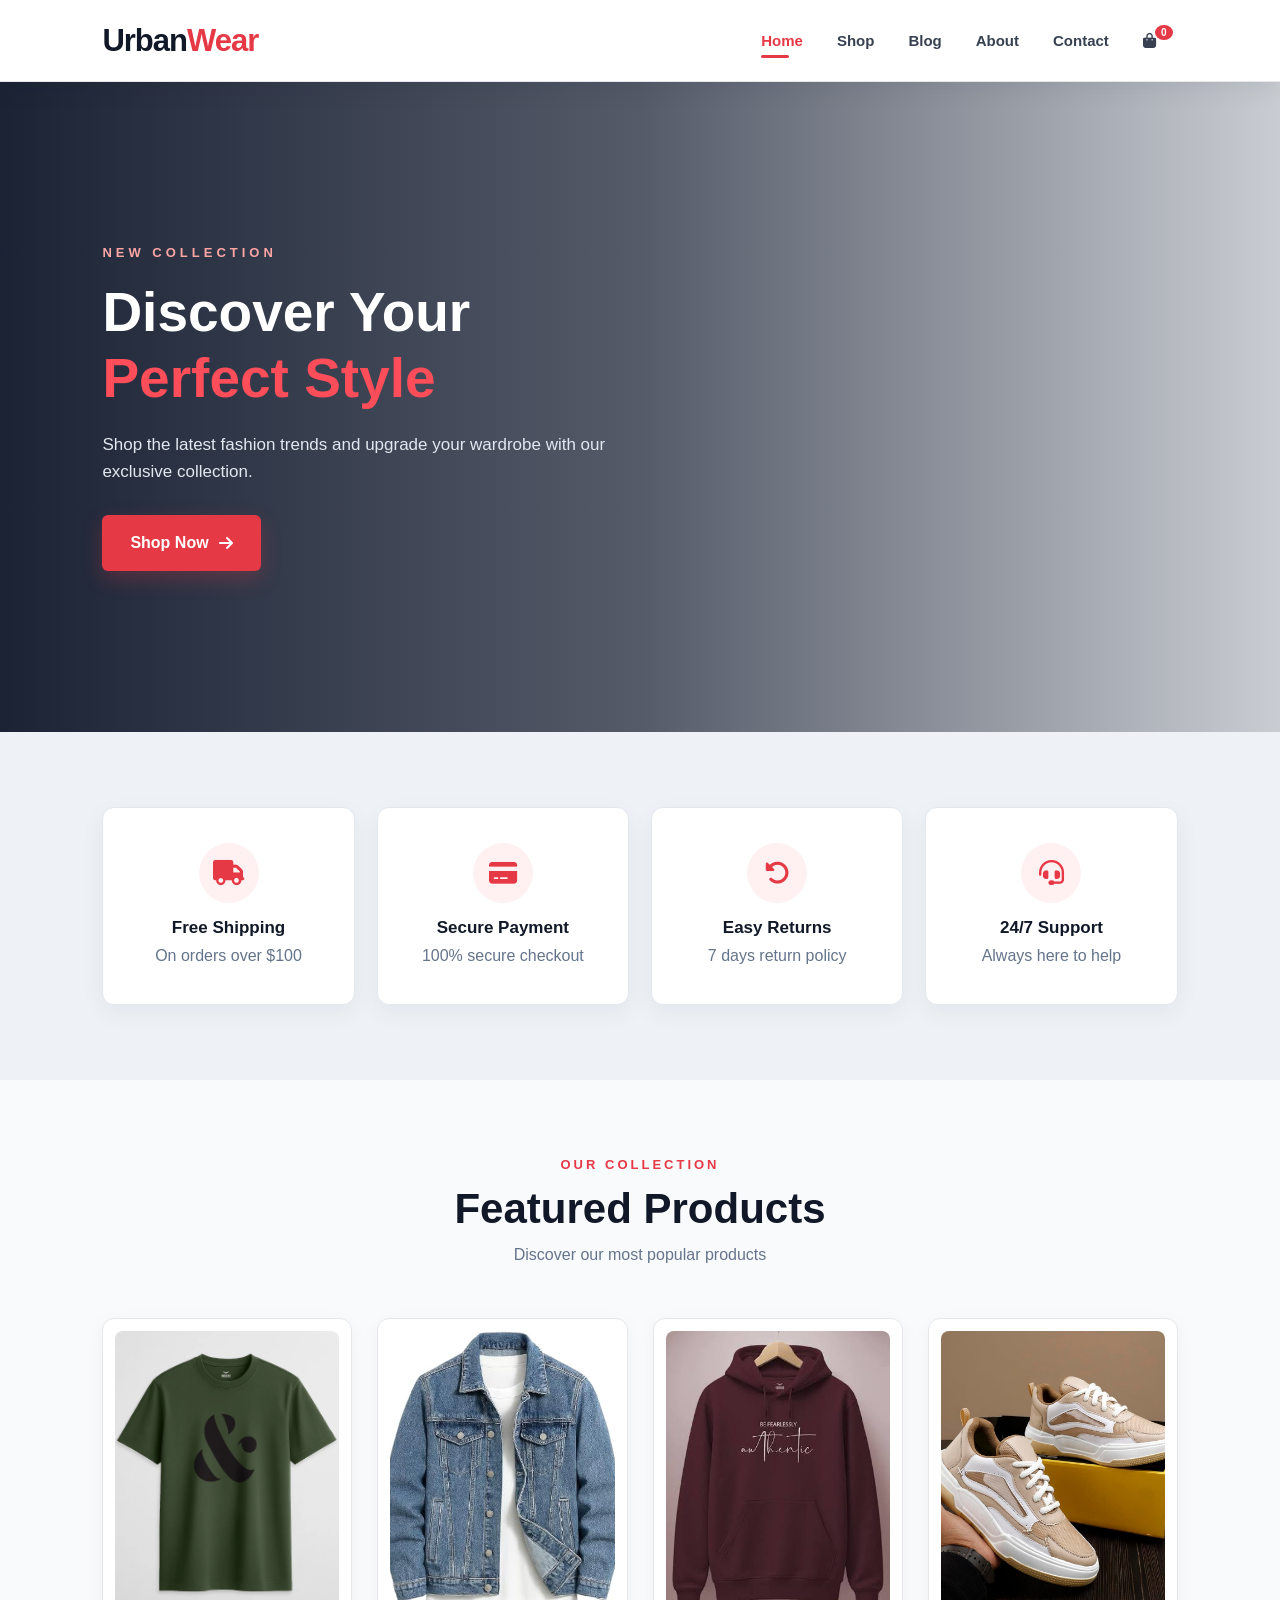
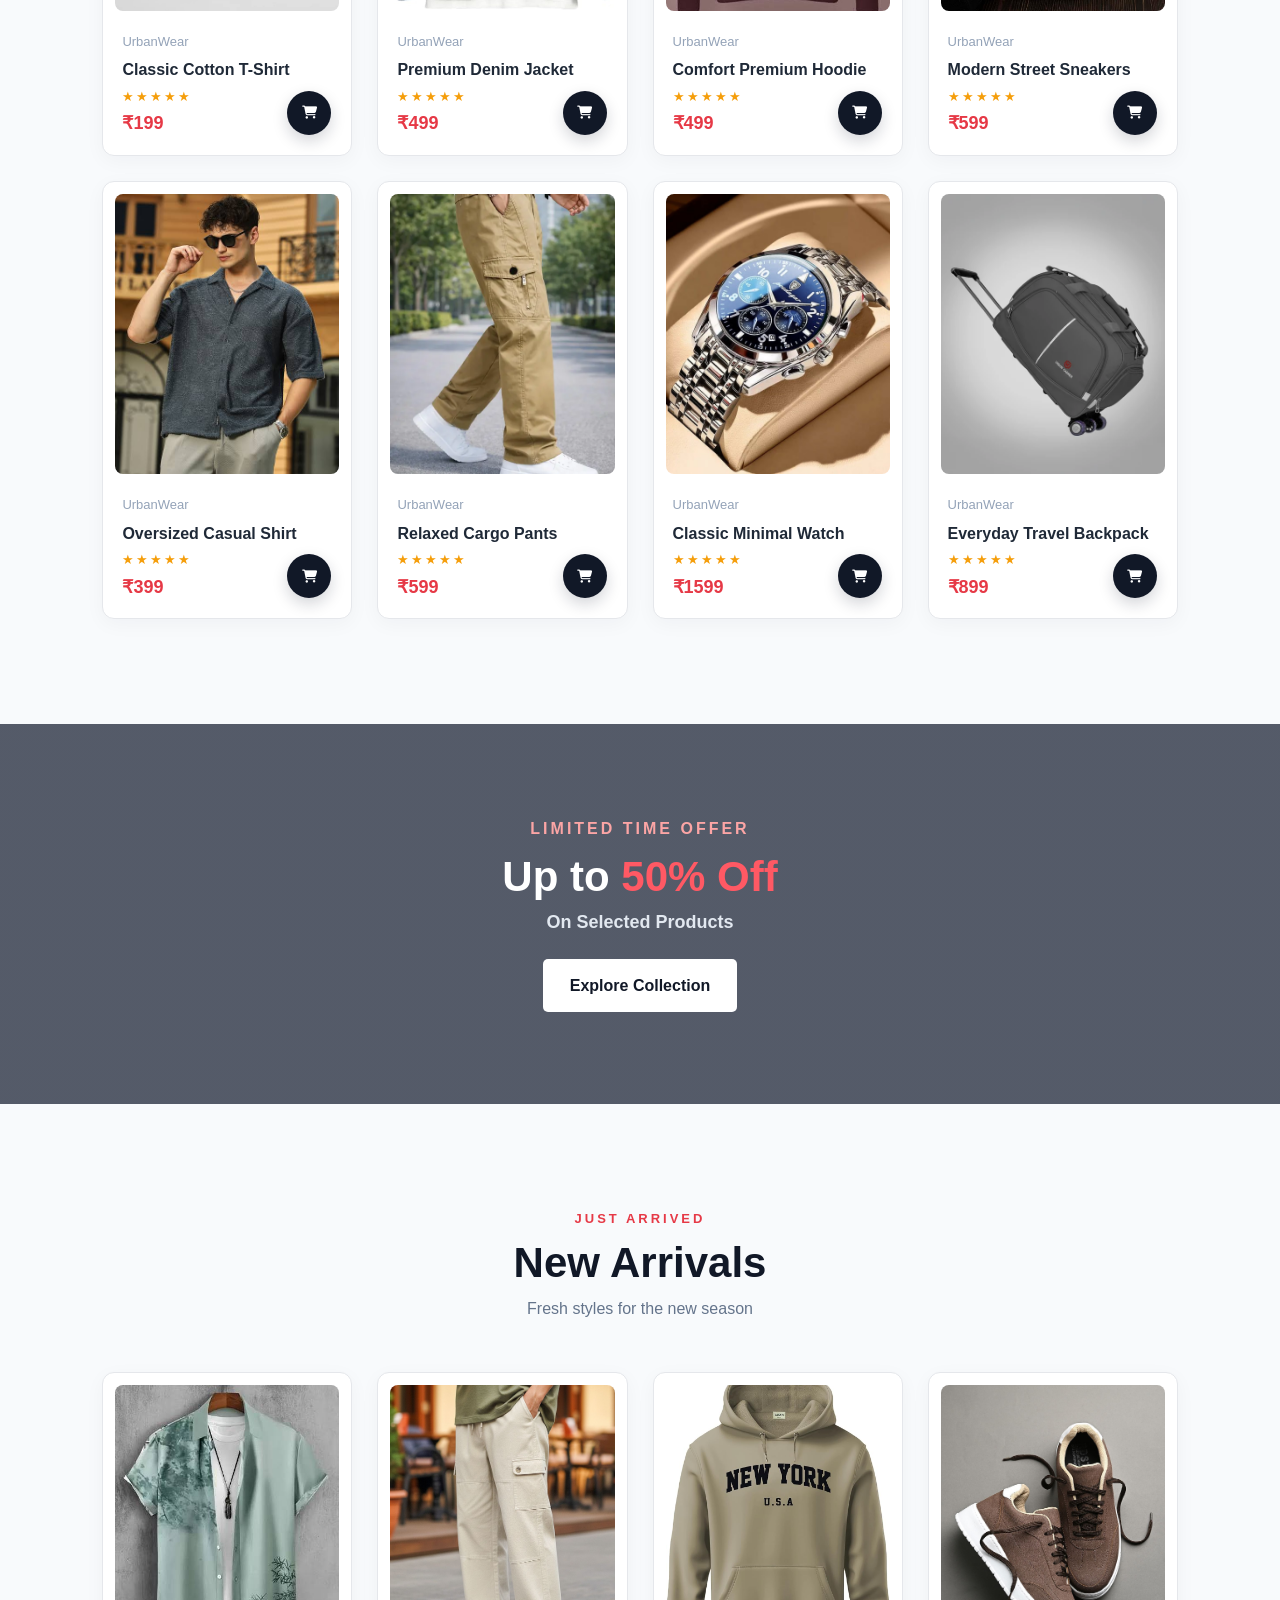
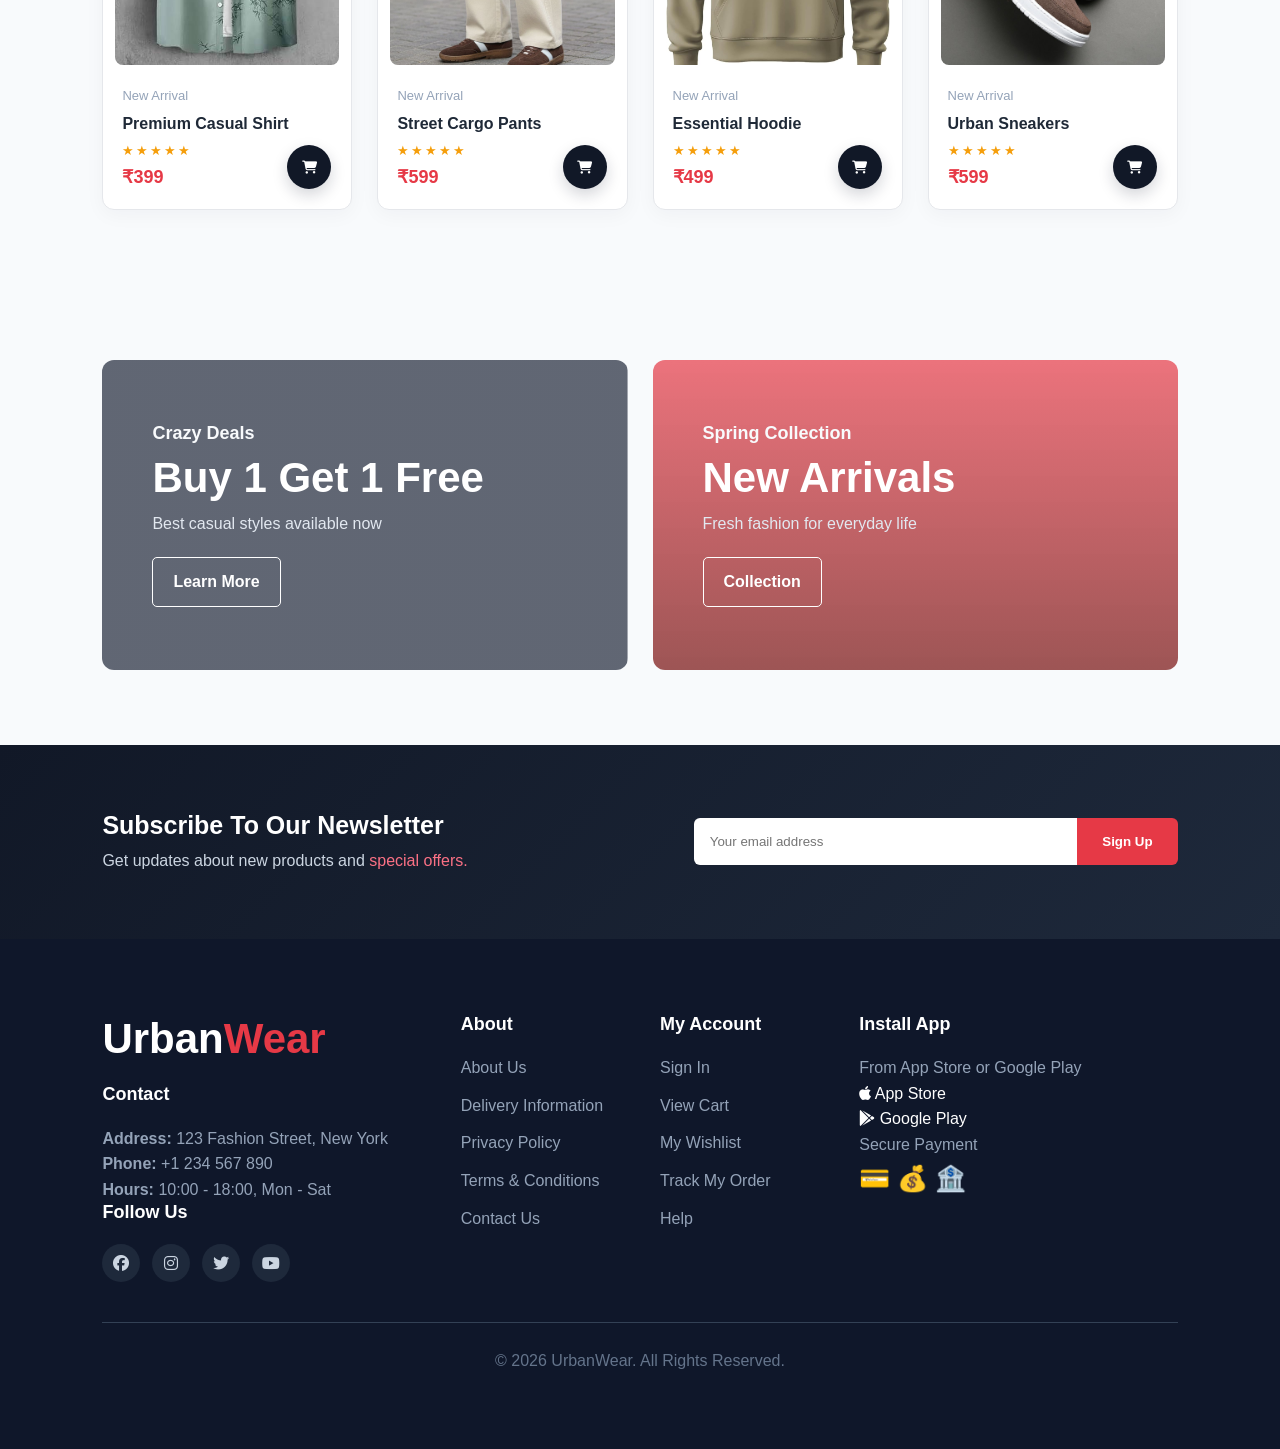
==== commit 021350e8: "Add files via upload" ====
--- a/index.html
+++ b/index.html
@@ -148,12 +148,12 @@
                         ★★★★★
                     </div>
 
-                    <h4>$39.99</h4>
-
-                </div>
-
-                <button class="cart-btn"
-                    onclick="addToCart('Classic Cotton T-Shirt',39.99,'t1.png')">
+                    <h4>₹199</h4>
+
+                </div>
+
+                <button class="cart-btn"
+                    onclick="addToCart('Classic Cotton T-Shirt',199,'t1.png')">
 
                     <i class="fa-solid fa-cart-shopping"></i>
 
@@ -176,12 +176,12 @@
                         ★★★★★
                     </div>
 
-                    <h4>$89.99</h4>
-
-                </div>
-
-                <button class="cart-btn"
-                    onclick="addToCart('Premium Denim Jacket',89.99,'j1.png')">
+                    <h4>₹499</h4>
+
+                </div>
+
+                <button class="cart-btn"
+                    onclick="addToCart('Premium Denim Jacket',499,'j1.png')">
 
                     <i class="fa-solid fa-cart-shopping"></i>
 
@@ -204,12 +204,12 @@
                         ★★★★★
                     </div>
 
-                    <h4>$64.99</h4>
-
-                </div>
-
-                <button class="cart-btn"
-                    onclick="addToCart('Comfort Premium Hoodie',64.99,'h1.png')">
+                    <h4>₹499</h4>
+
+                </div>
+
+                <button class="cart-btn"
+                    onclick="addToCart('Comfort Premium Hoodie',499,'h1.png')">
 
                     <i class="fa-solid fa-cart-shopping"></i>
 
@@ -232,12 +232,12 @@
                         ★★★★★
                     </div>
 
-                    <h4>$109.99</h4>
-
-                </div>
-
-                <button class="cart-btn"
-                    onclick="addToCart('Modern Street Sneakers',109.99,'s1.png')">
+                    <h4>₹599</h4>
+
+                </div>
+
+                <button class="cart-btn"
+                    onclick="addToCart('Modern Street Sneakers',599,'s1.png')">
 
                     <i class="fa-solid fa-cart-shopping"></i>
 
@@ -260,12 +260,12 @@
                         ★★★★★
                     </div>
 
-                    <h4>$49.99</h4>
-
-                </div>
-
-                <button class="cart-btn"
-                    onclick="addToCart('Oversized Casual Shirt',49.99,'sh1.png')">
+                    <h4>₹399</h4>
+
+                </div>
+
+                <button class="cart-btn"
+                    onclick="addToCart('Oversized Casual Shirt',399,'sh1.png')">
 
                     <i class="fa-solid fa-cart-shopping"></i>
 
@@ -288,12 +288,12 @@
                         ★★★★★
                     </div>
 
-                    <h4>$69.99</h4>
-
-                </div>
-
-                <button class="cart-btn"
-                    onclick="addToCart('Relaxed Cargo Pants',69.99,'c1.png')">
+                    <h4>₹599</h4>
+
+                </div>
+
+                <button class="cart-btn"
+                    onclick="addToCart('Relaxed Cargo Pants',599,'c1.png')">
 
                     <i class="fa-solid fa-cart-shopping"></i>
 
@@ -316,12 +316,12 @@
                         ★★★★★
                     </div>
 
-                    <h4>$129.99</h4>
-
-                </div>
-
-                <button class="cart-btn"
-                    onclick="addToCart('Classic Minimal Watch',129.99,'w1.png')">
+                    <h4>₹1599</h4>
+
+                </div>
+
+                <button class="cart-btn"
+                    onclick="addToCart('Classic Minimal Watch',1599,'w1.png')">
 
                     <i class="fa-solid fa-cart-shopping"></i>
 
@@ -344,12 +344,12 @@
                         ★★★★★
                     </div>
 
-                    <h4>$79.99</h4>
-
-                </div>
-
-                <button class="cart-btn"
-                    onclick="addToCart('Everyday Travel Backpack',79.99,'tb1.png')">
+                    <h4>₹899</h4>
+
+                </div>
+
+                <button class="cart-btn"
+                    onclick="addToCart('Everyday Travel Backpack',899,'tb1.png')">
 
                     <i class="fa-solid fa-cart-shopping"></i>
 
@@ -410,12 +410,12 @@
 
                     <div class="stars">★★★★★</div>
 
-                    <h4>$59.99</h4>
-
-                </div>
-
-                <button class="cart-btn"
-                    onclick="addToCart('Premium Casual Shirt',59.99,'sh3.png')">
+                    <h4>₹399</h4>
+
+                </div>
+
+                <button class="cart-btn"
+                    onclick="addToCart('Premium Casual Shirt',399,'sh3.png')">
 
                     <i class="fa-solid fa-cart-shopping"></i>
 
@@ -436,12 +436,12 @@
 
                     <div class="stars">★★★★★</div>
 
-                    <h4>$74.99</h4>
-
-                </div>
-
-                <button class="cart-btn"
-                    onclick="addToCart('Street Cargo Pants',74.99,'c3.png')">
+                    <h4>₹599</h4>
+
+                </div>
+
+                <button class="cart-btn"
+                    onclick="addToCart('Street Cargo Pants',599,'c3.png')">
 
                     <i class="fa-solid fa-cart-shopping"></i>
 
@@ -462,12 +462,12 @@
 
                     <div class="stars">★★★★★</div>
 
-                    <h4>$69.99</h4>
-
-                </div>
-
-                <button class="cart-btn"
-                    onclick="addToCart('Essential Hoodie',69.99,'h3.png')">
+                    <h4>₹499</h4>
+
+                </div>
+
+                <button class="cart-btn"
+                    onclick="addToCart('Essential Hoodie',499,'h3.png')">
 
                     <i class="fa-solid fa-cart-shopping"></i>
 
@@ -488,12 +488,12 @@
 
                     <div class="stars">★★★★★</div>
 
-                    <h4>$119.99</h4>
-
-                </div>
-
-                <button class="cart-btn"
-                    onclick="addToCart('Urban Sneakers',119.99,'s3.png')">
+                    <h4>₹599</h4>
+
+                </div>
+
+                <button class="cart-btn"
+                    onclick="addToCart('Urban Sneakers',599,'s3.png')">
 
                     <i class="fa-solid fa-cart-shopping"></i>
 
--- a/style.css
+++ b/style.css
@@ -2123,4 +2123,1217 @@
     .cart-item {
         padding: 12px;
     }
-}+}
+
+/* =========================================================
+   URBANWEAR - PAYMENT / CHECKOUT
+========================================================= */
+
+/* =========================================================
+   PAYMENT SECTION
+========================================================= */
+
+.payment-section {
+    background: #f8fafc;
+    padding-top: 20px;
+    padding-bottom: 90px;
+}
+
+.checkout-container {
+    max-width: 1250px;
+    margin: 0 auto;
+}
+
+
+/* =========================================================
+   CHECKOUT HEADING
+========================================================= */
+
+.checkout-heading {
+    text-align: center;
+    margin-bottom: 45px;
+}
+
+.checkout-small-title {
+    display: inline-block;
+
+    color: #e63946;
+
+    font-size: 12px;
+    font-weight: 800;
+
+    letter-spacing: 3px;
+
+    margin-bottom: 10px;
+}
+
+.checkout-heading h2 {
+    color: #111827;
+
+    margin-bottom: 12px;
+}
+
+.checkout-heading p {
+    color: #64748b;
+
+    max-width: 600px;
+
+    margin: 0 auto;
+
+    font-size: 15px;
+}
+
+
+/* =========================================================
+   CHECKOUT GRID
+========================================================= */
+
+.checkout-grid {
+    display: grid;
+
+    grid-template-columns:
+        minmax(0, 1.7fr)
+        minmax(320px, 0.9fr);
+
+    gap: 30px;
+
+    align-items: start;
+}
+
+
+/* =========================================================
+   LEFT SIDE
+========================================================= */
+
+.checkout-left {
+    display: flex;
+
+    flex-direction: column;
+
+    gap: 25px;
+}
+
+
+/* =========================================================
+   CHECKOUT CARD
+========================================================= */
+
+.checkout-card {
+    background: #ffffff;
+
+    border: 1px solid #e5e7eb;
+
+    border-radius: 14px;
+
+    padding: 30px;
+
+    box-shadow:
+        0 8px 30px rgba(15, 23, 42, 0.06);
+}
+
+
+/* =========================================================
+   CHECKOUT CARD TITLE
+========================================================= */
+
+.checkout-card-title {
+    display: flex;
+
+    align-items: center;
+
+    gap: 15px;
+
+    padding-bottom: 25px;
+
+    margin-bottom: 25px;
+
+    border-bottom: 1px solid #e5e7eb;
+}
+
+.checkout-number {
+    width: 42px;
+    height: 42px;
+
+    min-width: 42px;
+
+    display: flex;
+
+    align-items: center;
+    justify-content: center;
+
+    border-radius: 50%;
+
+    background: #fff1f2;
+
+    color: #e63946;
+
+    font-size: 17px;
+
+    font-weight: 800;
+}
+
+.checkout-card-title h3 {
+    color: #111827;
+
+    font-size: 21px;
+
+    margin-bottom: 4px;
+}
+
+.checkout-card-title p {
+    color: #64748b;
+
+    font-size: 13px;
+}
+
+
+/* =========================================================
+   CHECKOUT FORM
+========================================================= */
+
+.checkout-form {
+    display: flex;
+
+    flex-direction: column;
+
+    gap: 18px;
+}
+
+.form-row {
+    display: grid;
+
+    grid-template-columns: 1fr 1fr;
+
+    gap: 18px;
+}
+
+.form-group {
+    display: flex;
+
+    flex-direction: column;
+
+    gap: 7px;
+}
+
+.form-group label {
+    color: #374151;
+
+    font-size: 13px;
+
+    font-weight: 700;
+}
+
+.form-group input,
+.form-group textarea {
+    width: 100%;
+
+    padding: 13px 15px;
+
+    border: 1px solid #dbe2ea;
+
+    border-radius: 7px;
+
+    outline: none;
+
+    background: #f8fafc;
+
+    color: #111827;
+
+    font-size: 14px;
+
+    transition: 0.3s ease;
+}
+
+.form-group textarea {
+    resize: vertical;
+
+    min-height: 90px;
+}
+
+.form-group input::placeholder,
+.form-group textarea::placeholder {
+    color: #94a3b8;
+}
+
+.form-group input:focus,
+.form-group textarea:focus {
+    border-color: #e63946;
+
+    background: #ffffff;
+
+    box-shadow:
+        0 0 0 3px rgba(230, 57, 70, 0.08);
+}
+
+
+/* =========================================================
+   PAYMENT METHODS
+========================================================= */
+
+.payment-methods {
+    display: flex;
+
+    flex-direction: column;
+
+    gap: 12px;
+
+    margin-bottom: 25px;
+}
+
+
+/* =========================================================
+   PAYMENT METHOD
+========================================================= */
+
+.payment-method {
+    position: relative;
+
+    display: flex;
+
+    align-items: center;
+
+    gap: 15px;
+
+    padding: 17px;
+
+    border: 1px solid #dbe2ea;
+
+    border-radius: 10px;
+
+    background: #ffffff;
+
+    cursor: pointer;
+
+    transition: all 0.3s ease;
+}
+
+.payment-method:hover {
+    border-color: #fca5ad;
+
+    background: #fffafa;
+
+    transform: translateY(-1px);
+}
+
+
+/* =========================================================
+   HIDE RADIO
+========================================================= */
+
+.payment-method input[type="radio"] {
+    position: absolute;
+
+    opacity: 0;
+
+    pointer-events: none;
+}
+
+
+/* =========================================================
+   ACTIVE PAYMENT METHOD
+========================================================= */
+
+.payment-method:has(input[type="radio"]:checked) {
+    border-color: #e63946;
+
+    background: #fff7f7;
+
+    box-shadow:
+        0 0 0 2px rgba(230, 57, 70, 0.08);
+}
+
+
+/* =========================================================
+   PAYMENT ICON
+========================================================= */
+
+.payment-method-icon {
+    width: 46px;
+    height: 46px;
+
+    min-width: 46px;
+
+    display: flex;
+
+    align-items: center;
+    justify-content: center;
+
+    border-radius: 9px;
+
+    background: #eef2ff;
+
+    color: #4f46e5;
+
+    font-size: 20px;
+}
+
+.payment-method-icon.upi-icon {
+    background: #eff6ff;
+
+    color: #2563eb;
+}
+
+.payment-method-icon.cod-icon {
+    background: #f0fdf4;
+
+    color: #16a34a;
+}
+
+
+/* =========================================================
+   PAYMENT CONTENT
+========================================================= */
+
+.payment-method-content {
+    display: flex;
+
+    flex-direction: column;
+
+    gap: 3px;
+
+    flex: 1;
+}
+
+.payment-method-content strong {
+    color: #111827;
+
+    font-size: 15px;
+}
+
+.payment-method-content small {
+    color: #64748b;
+
+    font-size: 12px;
+}
+
+
+/* =========================================================
+   CUSTOM RADIO
+========================================================= */
+
+.payment-radio {
+    width: 20px;
+    height: 20px;
+
+    min-width: 20px;
+
+    border: 2px solid #cbd5e1;
+
+    border-radius: 50%;
+
+    position: relative;
+
+    transition: 0.3s ease;
+}
+
+.payment-method:has(input[type="radio"]:checked)
+.payment-radio {
+    border-color: #e63946;
+}
+
+.payment-method:has(input[type="radio"]:checked)
+.payment-radio::after {
+    content: "";
+
+    position: absolute;
+
+    width: 10px;
+    height: 10px;
+
+    left: 3px;
+    top: 3px;
+
+    border-radius: 50%;
+
+    background: #e63946;
+}
+
+
+/* =========================================================
+   PAYMENT FORM
+========================================================= */
+
+.payment-form {
+    padding-top: 5px;
+
+    animation: paymentFadeIn 0.3s ease;
+}
+
+@keyframes paymentFadeIn {
+
+    from {
+        opacity: 0;
+
+        transform: translateY(8px);
+    }
+
+    to {
+        opacity: 1;
+
+        transform: translateY(0);
+    }
+
+}
+
+
+/* =========================================================
+   SECURE PAYMENT NOTICE
+========================================================= */
+
+.secure-payment-notice {
+    display: flex;
+
+    align-items: center;
+
+    gap: 13px;
+
+    padding: 15px;
+
+    margin-bottom: 22px;
+
+    background: #f0fdf4;
+
+    border: 1px solid #bbf7d0;
+
+    border-radius: 8px;
+}
+
+.secure-payment-notice > i {
+    width: 38px;
+    height: 38px;
+
+    display: flex;
+
+    align-items: center;
+    justify-content: center;
+
+    border-radius: 50%;
+
+    background: #dcfce7;
+
+    color: #16a34a;
+
+    font-size: 16px;
+}
+
+.secure-payment-notice strong {
+    display: block;
+
+    color: #166534;
+
+    font-size: 14px;
+
+    margin-bottom: 2px;
+}
+
+.secure-payment-notice p {
+    color: #4b7c5a;
+
+    font-size: 12px;
+}
+
+
+/* =========================================================
+   INPUT WITH ICON
+========================================================= */
+
+.input-with-icon {
+    position: relative;
+}
+
+.input-with-icon input {
+    padding-right: 45px;
+}
+
+.input-with-icon i {
+    position: absolute;
+
+    right: 15px;
+
+    top: 50%;
+
+    transform: translateY(-50%);
+
+    color: #94a3b8;
+
+    font-size: 18px;
+}
+
+
+/* =========================================================
+   UPI PAYMENT BOX
+========================================================= */
+
+.upi-payment-box {
+    display: flex;
+
+    align-items: center;
+
+    gap: 15px;
+
+    padding: 18px;
+
+    margin-bottom: 20px;
+
+    background: #eff6ff;
+
+    border: 1px solid #bfdbfe;
+
+    border-radius: 10px;
+}
+
+.upi-big-icon {
+    width: 50px;
+    height: 50px;
+
+    min-width: 50px;
+
+    display: flex;
+
+    align-items: center;
+    justify-content: center;
+
+    border-radius: 10px;
+
+    background: #dbeafe;
+
+    color: #2563eb;
+
+    font-size: 22px;
+}
+
+.upi-payment-box h4 {
+    color: #1e3a8a;
+
+    margin-bottom: 4px;
+
+    font-size: 16px;
+}
+
+.upi-payment-box p {
+    color: #64748b;
+
+    font-size: 13px;
+}
+
+
+/* =========================================================
+   UPI APPS
+========================================================= */
+
+.upi-apps {
+    display: flex;
+
+    flex-wrap: wrap;
+
+    gap: 8px;
+
+    margin-top: 15px;
+}
+
+.upi-apps span {
+    padding: 7px 12px;
+
+    border-radius: 20px;
+
+    background: #f1f5f9;
+
+    border: 1px solid #e2e8f0;
+
+    color: #475569;
+
+    font-size: 11px;
+
+    font-weight: 700;
+}
+
+
+/* =========================================================
+   COD BOX
+========================================================= */
+
+.cod-box {
+    display: flex;
+
+    align-items: center;
+
+    gap: 15px;
+
+    padding: 20px;
+
+    background: #f0fdf4;
+
+    border: 1px solid #bbf7d0;
+
+    border-radius: 10px;
+}
+
+.cod-icon-large {
+    width: 52px;
+    height: 52px;
+
+    min-width: 52px;
+
+    display: flex;
+
+    align-items: center;
+    justify-content: center;
+
+    border-radius: 50%;
+
+    background: #dcfce7;
+
+    color: #16a34a;
+
+    font-size: 21px;
+}
+
+.cod-box h4 {
+    color: #166534;
+
+    font-size: 16px;
+
+    margin-bottom: 5px;
+}
+
+.cod-box p {
+    color: #4b7c5a;
+
+    font-size: 13px;
+
+    line-height: 1.5;
+}
+
+
+/* =========================================================
+   RIGHT SIDE
+========================================================= */
+
+.checkout-right {
+    position: sticky;
+
+    top: 105px;
+}
+
+
+/* =========================================================
+   ORDER SUMMARY CARD
+========================================================= */
+
+.order-summary-card {
+    padding: 25px;
+
+    background: #ffffff;
+
+    border: 1px solid #e5e7eb;
+
+    border-radius: 14px;
+
+    box-shadow:
+        0 8px 30px rgba(15, 23, 42, 0.07);
+}
+
+
+/* =========================================================
+   ORDER SUMMARY HEADER
+========================================================= */
+
+.order-summary-header {
+    display: flex;
+
+    align-items: center;
+
+    justify-content: space-between;
+
+    gap: 15px;
+
+    padding-bottom: 20px;
+
+    border-bottom: 1px solid #e5e7eb;
+}
+
+.order-summary-header h3 {
+    color: #111827;
+
+    font-size: 20px;
+}
+
+.order-summary-header span {
+    padding: 5px 10px;
+
+    border-radius: 20px;
+
+    background: #f1f5f9;
+
+    color: #64748b;
+
+    font-size: 11px;
+
+    font-weight: 700;
+}
+
+
+/* =========================================================
+   CHECKOUT PRODUCTS
+========================================================= */
+
+.checkout-products {
+    display: flex;
+
+    flex-direction: column;
+
+    gap: 15px;
+
+    max-height: 350px;
+
+    overflow-y: auto;
+
+    padding: 20px 0;
+
+    border-bottom: 1px solid #e5e7eb;
+}
+
+
+/* =========================================================
+   CHECKOUT PRODUCT
+========================================================= */
+
+.checkout-product {
+    display: flex;
+
+    align-items: center;
+
+    gap: 12px;
+}
+
+.checkout-product-image {
+    width: 62px;
+    height: 62px;
+
+    min-width: 62px;
+
+    object-fit: cover;
+
+    border-radius: 8px;
+
+    background: #f1f5f9;
+
+    border: 1px solid #e5e7eb;
+}
+
+.checkout-product-info {
+    flex: 1;
+
+    min-width: 0;
+}
+
+.checkout-product-info h4 {
+    color: #111827;
+
+    font-size: 13px;
+
+    margin-bottom: 4px;
+
+    white-space: nowrap;
+
+    overflow: hidden;
+
+    text-overflow: ellipsis;
+}
+
+.checkout-product-info p {
+    color: #64748b;
+
+    font-size: 11px;
+}
+
+.checkout-product-price {
+    color: #e63946;
+
+    font-size: 13px;
+
+    font-weight: 700;
+}
+
+
+/* =========================================================
+   ORDER SUMMARY LINES
+========================================================= */
+
+.order-summary-line {
+    display: flex;
+
+    justify-content: space-between;
+
+    align-items: center;
+
+    padding: 12px 0;
+
+    color: #64748b;
+
+    font-size: 14px;
+}
+
+.order-summary-line strong {
+    color: #111827;
+}
+
+.shipping-free {
+    color: #16a34a !important;
+}
+
+
+/* =========================================================
+   SUMMARY DIVIDER
+========================================================= */
+
+.summary-divider {
+    height: 1px;
+
+    margin: 8px 0;
+
+    background: #e5e7eb;
+}
+
+
+/* =========================================================
+   ORDER TOTAL
+========================================================= */
+
+.order-total {
+    display: flex;
+
+    justify-content: space-between;
+
+    align-items: center;
+
+    padding: 18px 0 20px;
+}
+
+.order-total span {
+    color: #111827;
+
+    font-size: 17px;
+
+    font-weight: 700;
+}
+
+.order-total strong {
+    color: #e63946;
+
+    font-size: 25px;
+
+    font-weight: 800;
+}
+
+
+/* =========================================================
+   PLACE ORDER BUTTON
+========================================================= */
+
+.place-order-btn {
+    width: 100%;
+
+    display: flex;
+
+    align-items: center;
+
+    justify-content: center;
+
+    gap: 9px;
+
+    padding: 15px 20px;
+
+    font-size: 15px;
+
+    border-radius: 7px;
+}
+
+.place-order-btn i {
+    font-size: 13px;
+}
+
+
+/* =========================================================
+   CHECKOUT SECURITY
+========================================================= */
+
+.checkout-security {
+    display: flex;
+
+    align-items: center;
+
+    justify-content: center;
+
+    gap: 7px;
+
+    margin-top: 17px;
+
+    color: #64748b;
+
+    font-size: 11px;
+
+    font-weight: 600;
+}
+
+.checkout-security i {
+    color: #16a34a;
+
+    font-size: 13px;
+}
+
+
+/* =========================================================
+   PAYMENT INPUT SPECIAL STYLES
+========================================================= */
+
+#card-number {
+    letter-spacing: 1px;
+}
+
+#expiry,
+#cvv {
+    letter-spacing: 1px;
+}
+
+#upi-id {
+    letter-spacing: 0.3px;
+}
+
+
+/* =========================================================
+   TABLET CHECKOUT
+========================================================= */
+
+@media (max-width: 1000px) {
+
+    .checkout-grid {
+        grid-template-columns: 1fr;
+    }
+
+    .checkout-right {
+        position: static;
+    }
+
+    .order-summary-card {
+        max-width: 100%;
+    }
+
+}
+
+
+/* =========================================================
+   MOBILE CHECKOUT
+========================================================= */
+
+@media (max-width: 600px) {
+
+    .payment-section {
+        padding-top: 10px;
+
+        padding-bottom: 60px;
+    }
+
+    .checkout-heading {
+        margin-bottom: 30px;
+    }
+
+    .checkout-heading h2 {
+        font-size: 30px;
+    }
+
+    .checkout-heading p {
+        font-size: 13px;
+    }
+
+    .checkout-card {
+        padding: 20px 16px;
+
+        border-radius: 10px;
+    }
+
+    .checkout-card-title {
+        gap: 12px;
+
+        padding-bottom: 20px;
+
+        margin-bottom: 20px;
+    }
+
+    .checkout-number {
+        width: 36px;
+        height: 36px;
+
+        min-width: 36px;
+
+        font-size: 14px;
+    }
+
+    .checkout-card-title h3 {
+        font-size: 18px;
+    }
+
+    .checkout-card-title p {
+        font-size: 11px;
+    }
+
+    .form-row {
+        grid-template-columns: 1fr;
+
+        gap: 18px;
+    }
+
+    .payment-method {
+        padding: 13px;
+
+        gap: 11px;
+    }
+
+    .payment-method-icon {
+        width: 40px;
+        height: 40px;
+
+        min-width: 40px;
+
+        font-size: 17px;
+    }
+
+    .payment-method-content strong {
+        font-size: 13px;
+    }
+
+    .payment-method-content small {
+        font-size: 10px;
+
+        line-height: 1.4;
+    }
+
+    .payment-radio {
+        width: 18px;
+        height: 18px;
+
+        min-width: 18px;
+    }
+
+    .payment-method:has(input[type="radio"]:checked)
+    .payment-radio::after {
+        width: 8px;
+        height: 8px;
+
+        left: 3px;
+        top: 3px;
+    }
+
+    .secure-payment-notice {
+        padding: 12px;
+    }
+
+    .upi-payment-box,
+    .cod-box {
+        padding: 15px;
+
+        align-items: flex-start;
+    }
+
+    .upi-big-icon,
+    .cod-icon-large {
+        width: 43px;
+        height: 43px;
+
+        min-width: 43px;
+
+        font-size: 18px;
+    }
+
+    .upi-payment-box h4,
+    .cod-box h4 {
+        font-size: 14px;
+    }
+
+    .upi-payment-box p,
+    .cod-box p {
+        font-size: 11px;
+    }
+
+    .order-summary-card {
+        padding: 20px 16px;
+
+        border-radius: 10px;
+    }
+
+    .order-summary-header h3 {
+        font-size: 18px;
+    }
+
+    .checkout-products {
+        max-height: 300px;
+    }
+
+    .checkout-product-image {
+        width: 55px;
+        height: 55px;
+
+        min-width: 55px;
+    }
+
+    .order-total strong {
+        font-size: 22px;
+    }
+
+    .place-order-btn {
+        padding: 14px;
+
+        font-size: 14px;
+    }
+
+}
+
+
+/* =========================================================
+   SMALL MOBILE PAYMENT
+========================================================= */
+
+@media (max-width: 400px) {
+
+    .checkout-card {
+        padding: 17px 13px;
+    }
+
+    .checkout-heading h2 {
+        font-size: 27px;
+    }
+
+    .checkout-small-title {
+        font-size: 10px;
+
+        letter-spacing: 2px;
+    }
+
+    .payment-method {
+        padding: 11px;
+
+        gap: 9px;
+    }
+
+    .payment-method-icon {
+        width: 36px;
+        height: 36px;
+
+        min-width: 36px;
+
+        font-size: 15px;
+    }
+
+    .payment-method-content strong {
+        font-size: 12px;
+    }
+
+    .payment-method-content small {
+        font-size: 9px;
+    }
+
+    .order-summary-card {
+        padding: 17px 13px;
+    }
+
+}
